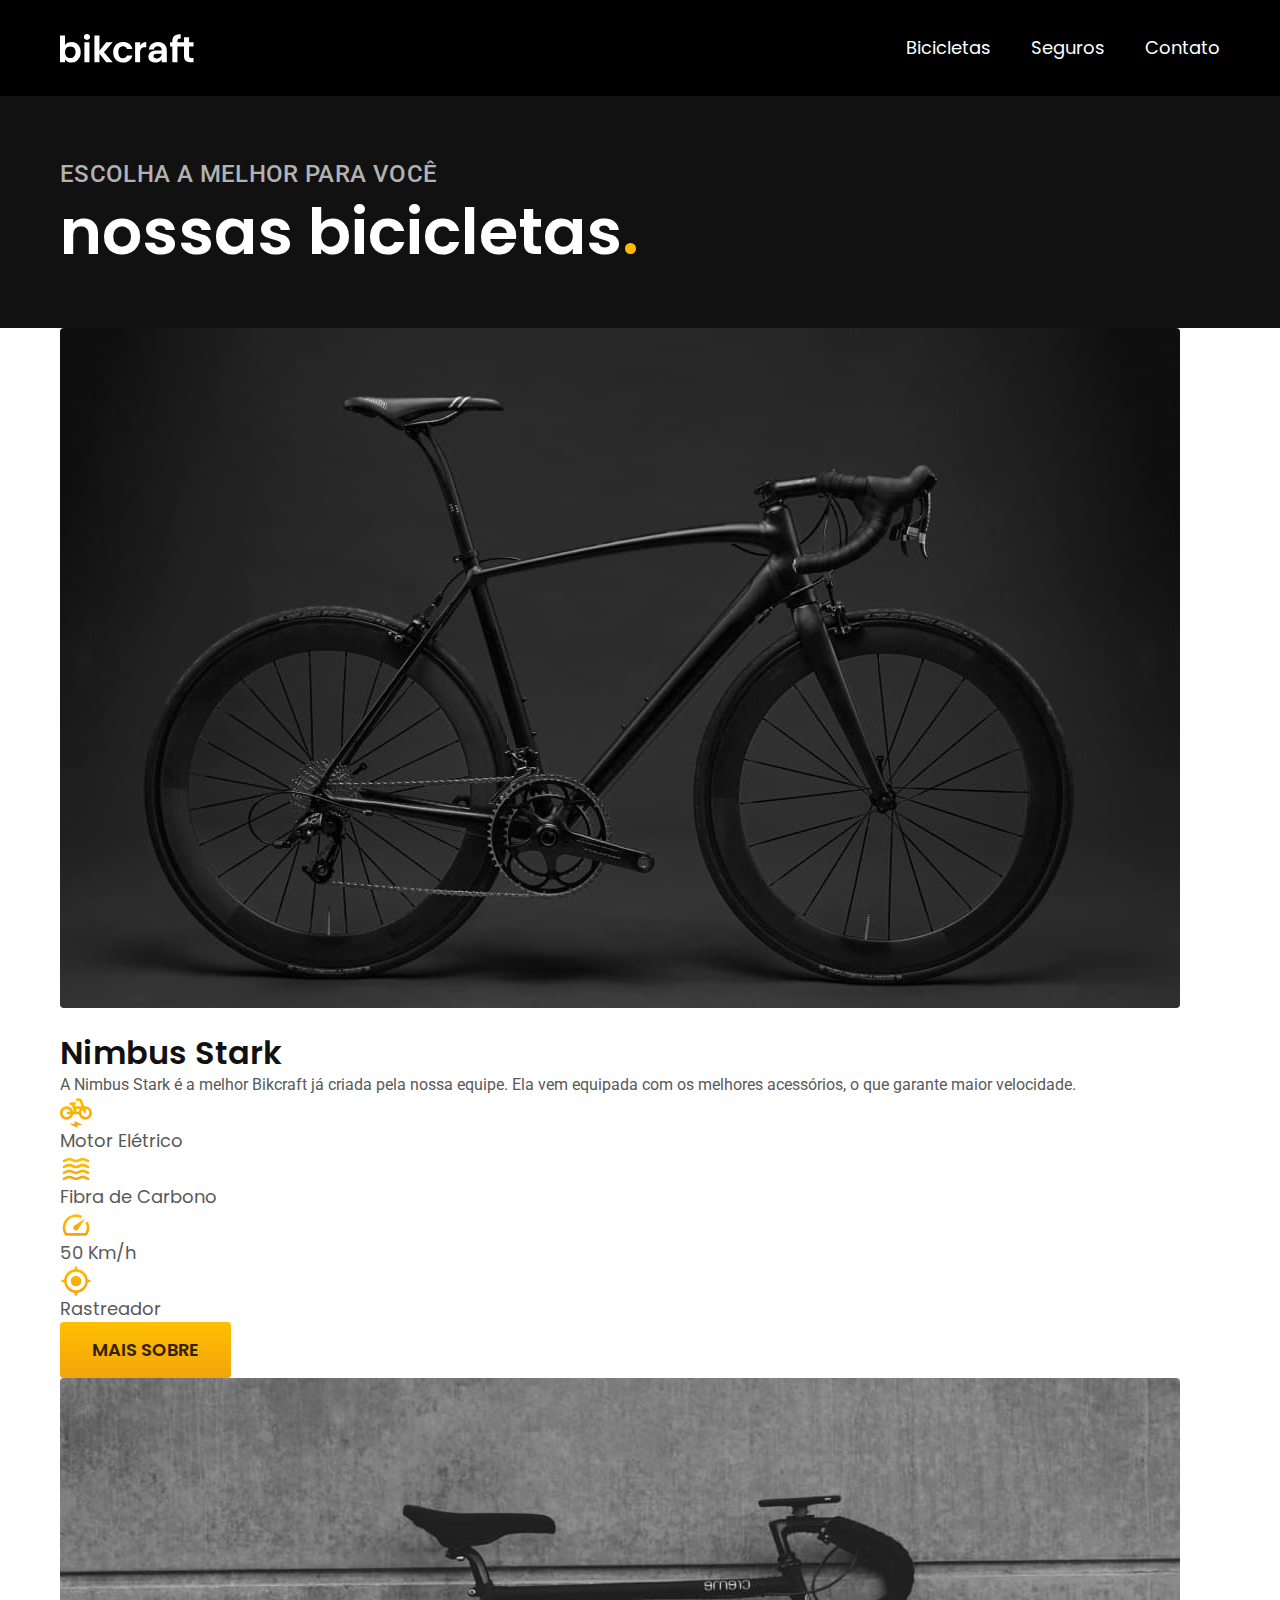
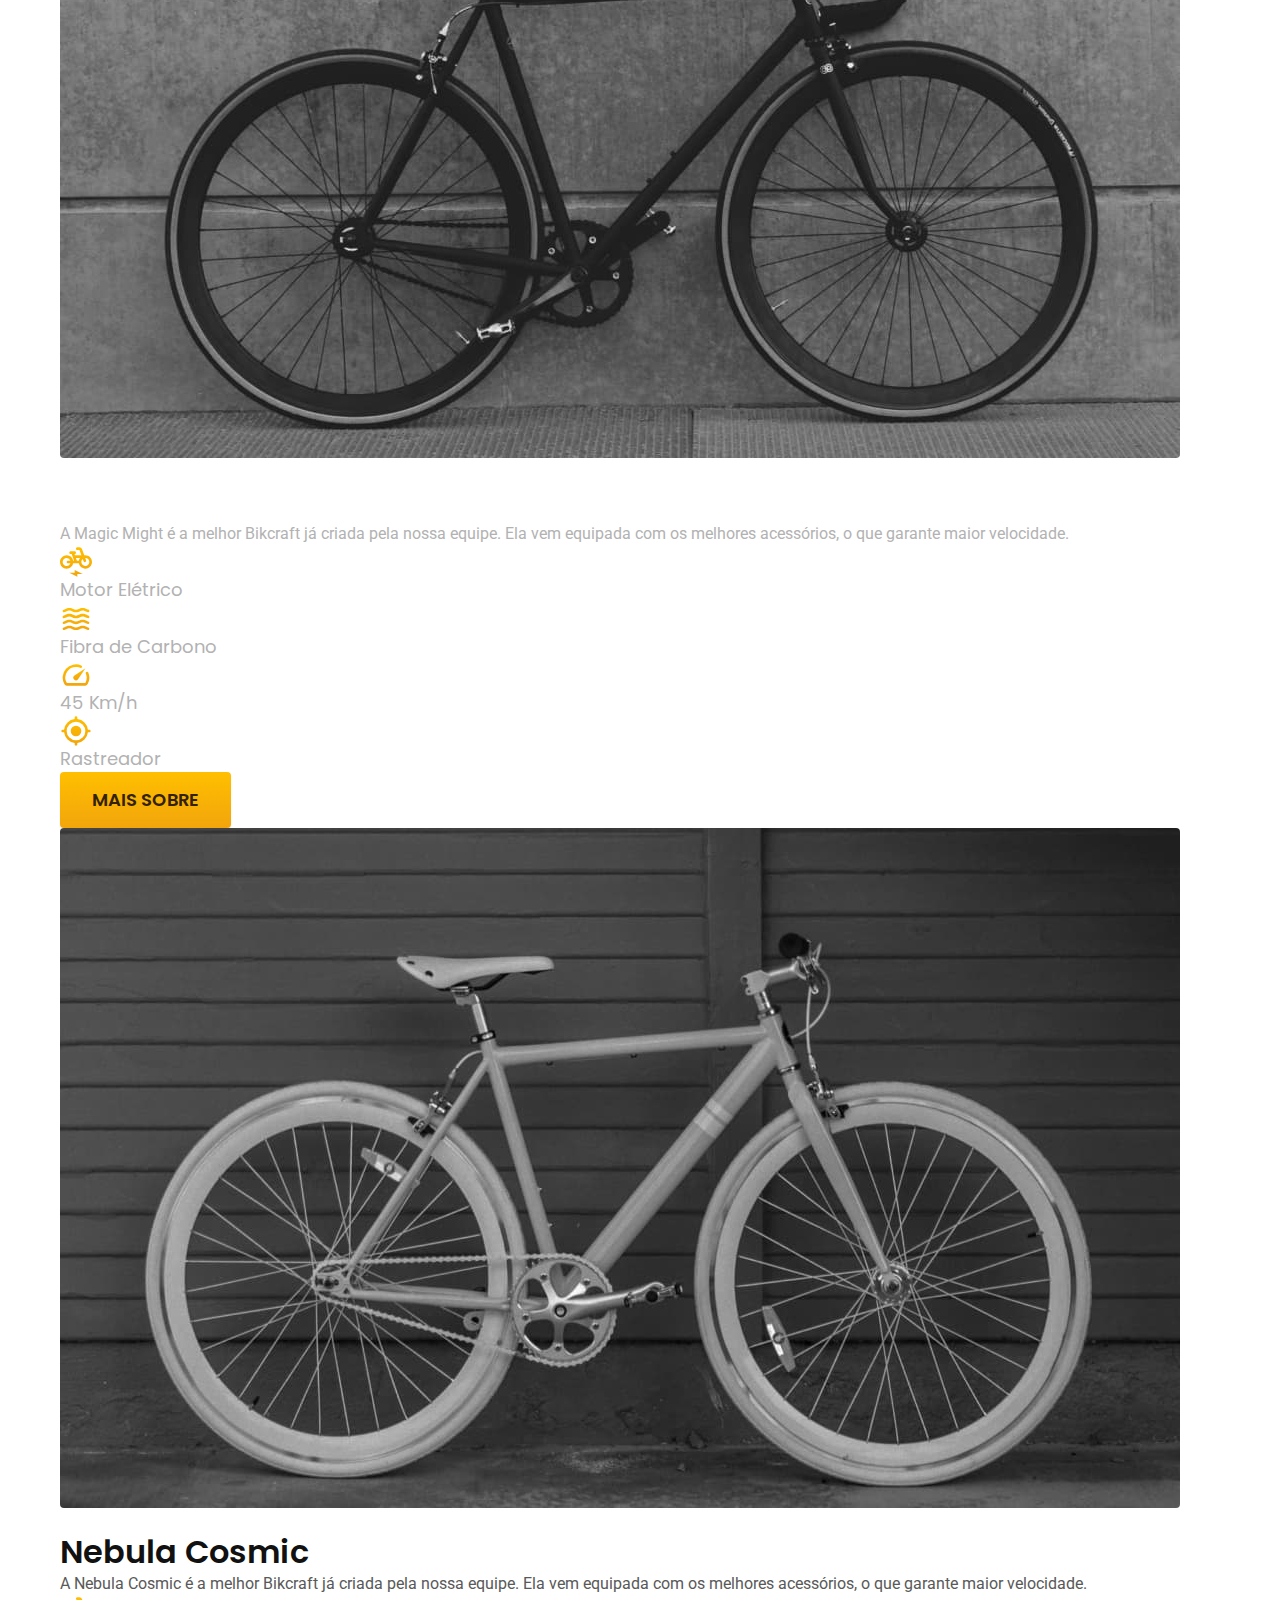
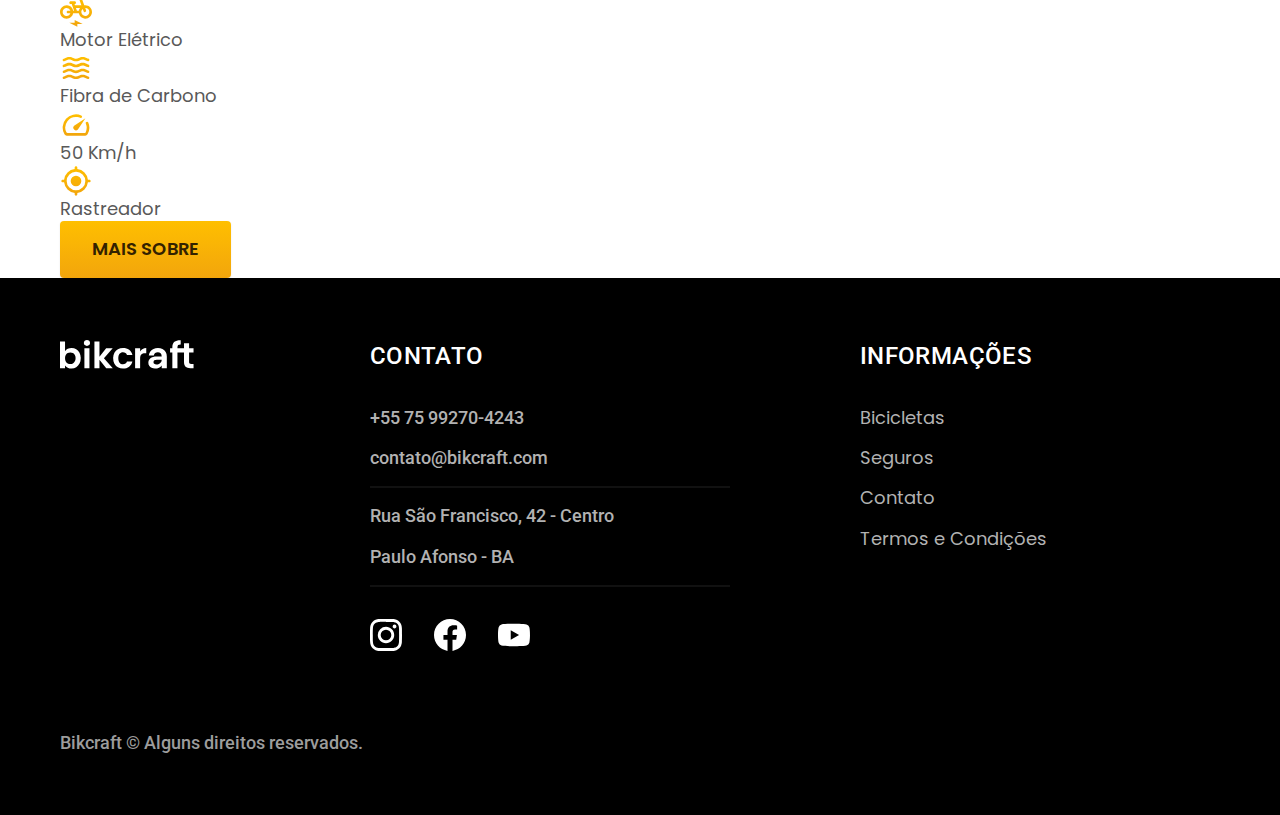
==== bicicletas.html @ a532682d "pagina de bicicletas" ====
<!DOCTYPE html>
<html lang="pt-br">

<head>
  <meta charset="UTF-8">
  <meta name="viewport" content="width=device-width, initial-scale=1.0">

  <title>Bicicletas | Bikcraft</title>
  <meta name="description" content="Bicicletas">

  <link rel="stylesheet" href="./css/style.css">
  <!-- FONTES - Tipografia -->
  <link rel="preconnect" href="https://fonts.googleapis.com">
  <link rel="preconnect" href="https://fonts.gstatic.com" crossorigin>
  <link href="https://fonts.googleapis.com/css2?family=Merriweather:ital,wght@1,900&family=Poppins:wght@400;600&family=Roboto:wght@400;500&display=swap" rel="stylesheet">
</head>

<body id="bicicletas">
  <header class="header-bg">
    <div class="header container">
      <a href="./">
        <img src="./img/bikcraft.svg" alt="Bikcraft">
      </a>

      <nav aria-label="primaria">
        <ul class="header-menu font-1-m cor-0">
          <li><a href="./bicicletas.html">Bicicletas</a></li>
          <li><a href="./seguros.html">Seguros</a></li>
          <li><a href="./contato.html">Contato</a></li>
        </ul>
      </nav>
    </div>
  </header>

  <main>
    <div class="titulo-bg">
      <div class="titulo container">
        <p class="font-2-l-b cor-5">Escolha a melhor para você</p>
        <h1 class="font-1-xxl cor-0">nossas bicicletas<span class="cor-p1">.</span></h1>
      </div>
    </div>


    <div class="bicicletas container">
      <div class="bicicletas-imagem">
        <img src="./img/bicicletas/nimbus.jpg" alt="Bicicleta preta">
        <span class="font-2-m cor-0">R$ 4999</span>
      </div>
      <div class="bicicletas-conteudo">
        <h2 class="font-1-xl">Nimbus Stark</h2>
        <p class="font-2-s cor-8">A Nimbus Stark é a melhor Bikcraft já criada pela nossa equipe. Ela vem equipada com os melhores acessórios, o que garante maior velocidade.</p>

        <ul class="font-1-m cor-8">
          <li>
            <img src="img/icones/eletrica.svg" alt="">
            Motor Elétrico
          </li>
          <li>
            <img src="img/icones/carbono.svg" alt="">
            Fibra de Carbono
          </li>
          <li>
            <img src="img/icones/velocidade.svg" alt="">
            50 Km/h
          </li>
          <li>
            <img src="img/icones/rastreador.svg" alt="">
            Rastreador
          </li>
        </ul>
        <a class="botao seta" href="./bicicletas/nimbus.html">Mais Sobre</a>
      </div>
    </div>

    <div class="bicicletas-bg">
      <div class="bicicletas container">
        <div class="bicicletas-imagem">
          <img src="./img/bicicletas/magic.jpg" alt="Bicicleta preta">
          <span class="font-2-m cor-0">R$ 2499</span>
        </div>
        <div class="bicicletas-conteudo">
          <h2 class="font-1-xl cor-0">Magic Might</h2>
          <p class="font-2-s cor-5">A Magic Might é a melhor Bikcraft já criada pela nossa equipe. Ela vem equipada com os melhores acessórios, o que garante maior velocidade.</p>

          <ul class="font-1-m cor-5">
            <li>
              <img src="img/icones/eletrica.svg" alt="">
              Motor Elétrico
            </li>
            <li>
              <img src="img/icones/carbono.svg" alt="">
              Fibra de Carbono
            </li>
            <li>
              <img src="img/icones/velocidade.svg" alt="">
              45 Km/h
            </li>
            <li>
              <img src="img/icones/rastreador.svg" alt="">
              Rastreador
            </li>
          </ul>
          <a class="botao seta" href="./bicicletas/magic.html">Mais Sobre</a>
        </div>
      </div>
    </div>

    <div class="bicicletas container">
      <div class="bicicletas-imagem">
        <img src="./img/bicicletas/nebula.jpg" alt="Bicicleta preta">
        <span class="font-2-m cor-0">R$ 3999</span>
      </div>
      <div class="bicicletas-conteudo">
        <h2 class="font-1-xl">Nebula Cosmic</h2>
        <p class="font-2-s cor-8">A Nebula Cosmic é a melhor Bikcraft já criada pela nossa equipe. Ela vem equipada com os melhores acessórios, o que garante maior velocidade.</p>

        <ul class="font-1-m cor-8">
          <li>
            <img src="img/icones/eletrica.svg" alt="">
            Motor Elétrico
          </li>
          <li>
            <img src="img/icones/carbono.svg" alt="">
            Fibra de Carbono
          </li>
          <li>
            <img src="img/icones/velocidade.svg" alt="">
            50 Km/h
          </li>
          <li>
            <img src="img/icones/rastreador.svg" alt="">
            Rastreador
          </li>
        </ul>
        <a class="botao seta" href="./bicicletas/nebula.html">Mais Sobre</a>
      </div>
    </div>

  </main>

  <footer class="footer-bg">
    <div class="footer container">
      <img src="img/bikcraft.svg" alt="Bikcraft">
      <div class="footer-contato">
        <h3 class="font-2-l-b cor-0">Contato</h3>
        <ul class="font-2-m cor-5">
          <li><a href="tel:+5575992704243">+55 75 99270-4243</a></li>
          <li><a href="mailto:contato@bikcraft.com">contato@bikcraft.com</a></li>
          <li>Rua São Francisco, 42 - Centro</li>
          <li>Paulo Afonso - BA</li>
        </ul>

        <div class="footer-redes">
          <a href="./">
            <img src="./img/redes/instagram.svg" alt="Instagram">
          </a>
          <a href="./">
            <img src="./img/redes/facebook.svg" alt="Facebook">
          </a>
          <a href="./">
            <img src="./img/redes/youtube.svg" alt="YouTube">
          </a>
        </div>
      </div>
      <div class="footer-informacoes">
        <h3 class="font-2-l-b cor-0">Informações</h3>
        <nav>
          <ul class="font-1-m cor-5">
            <li><a href="./bicicletas.html">Bicicletas</a></li>
            <li><a href="./seguros.html">Seguros</a></li>
            <li><a href="./contato.html">Contato</a></li>
            <li><a href="./termos.html">Termos e Condições</a></li>
          </ul>
        </nav>
      </div>
      <p class="footer-copy font-2-m cor-6">Bikcraft © Alguns direitos reservados.</p>
    </div>

  </footer>

</body>

</html>
---- css/style.css ----
@import "./global/global.css";
@import "./utilidades/tipografia.css";
@import "./utilidades/cores.css";

@import "./global/header.css";
@import "./global/footer.css";

/* Utilidades */
@import "./utilidades/componentes.css";

/* Home */
@import "./home/introducao.css";
@import "./home/tecnologia.css";
@import "./home/parceiros.css";
@import "./home/depoimento.css";

/* Bicicletas */
@import "./bicicletas/bicicletas-lista.css";

/* Seguros */
@import "./seguros/seguros.css";

/* Termos */
@import "./termos/termos.css";
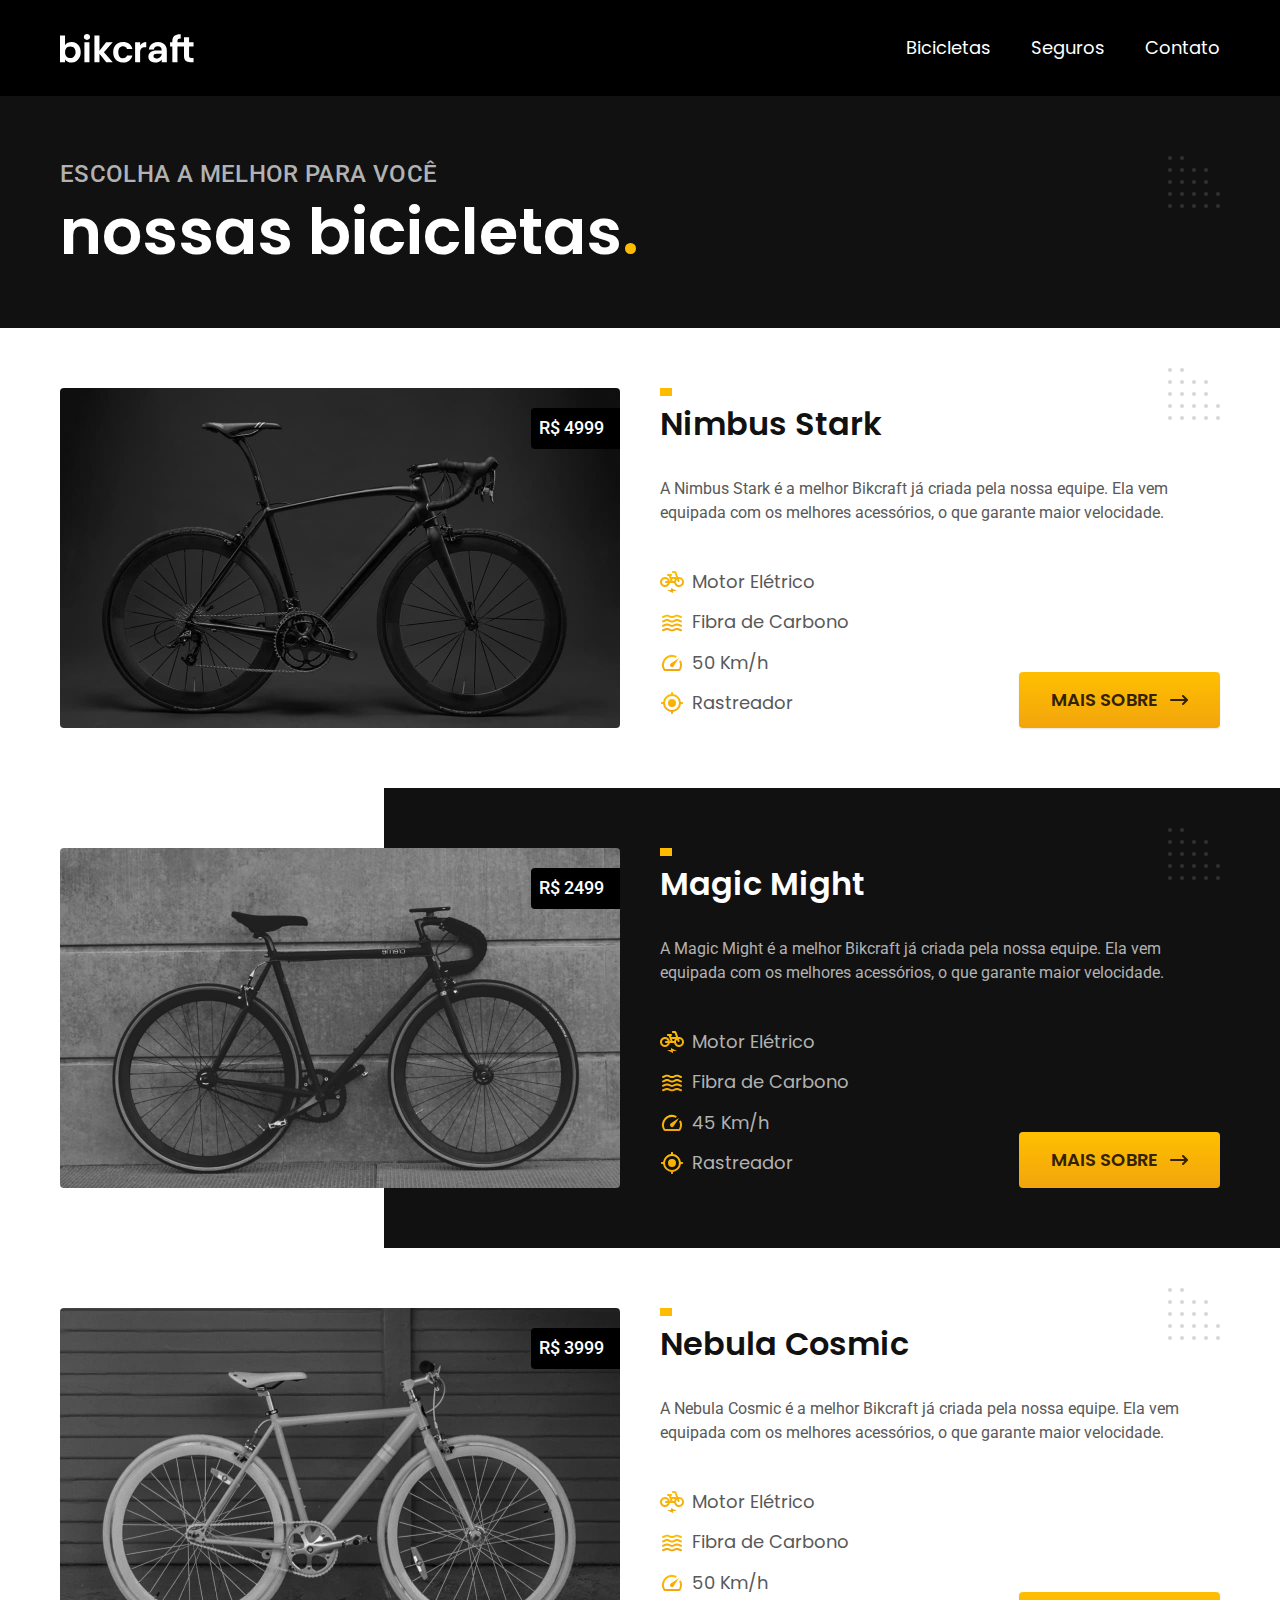
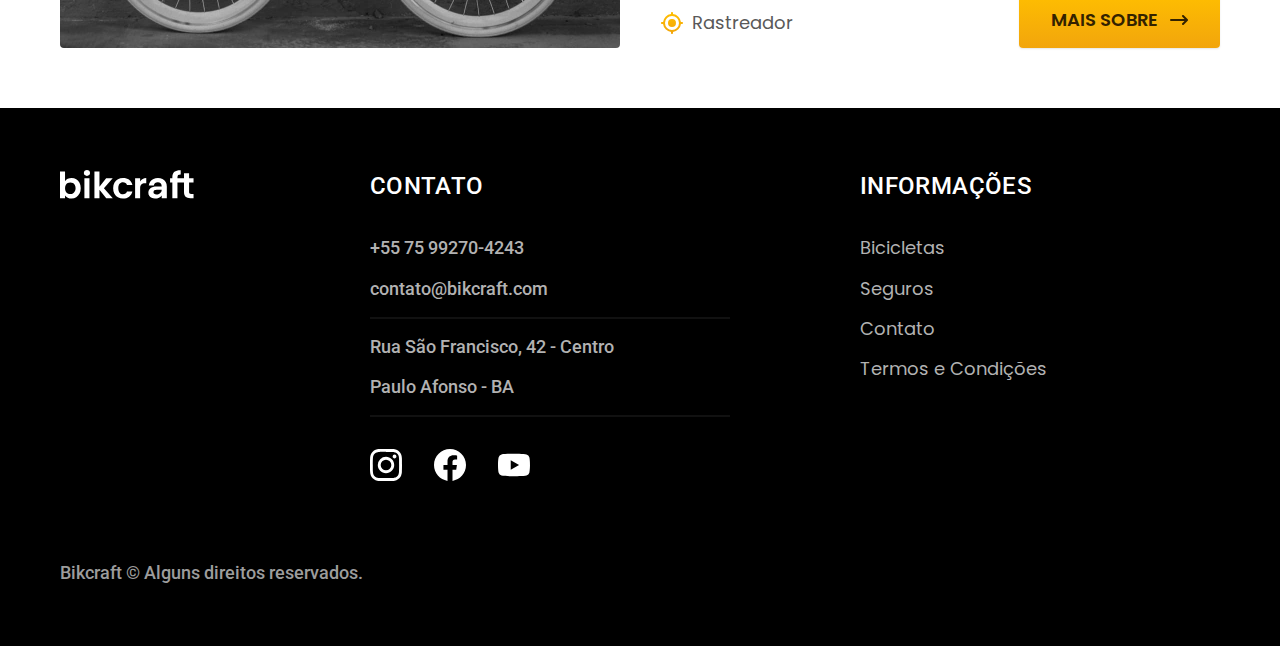
==== commit 815e21ef: "otimizações" ====
--- a/bicicletas.html
+++ b/bicicletas.html
@@ -8,6 +8,7 @@
   <title>Bicicletas | Bikcraft</title>
   <meta name="description" content="Bicicletas">
 
+  <link rel="preload" href="./css/style.css" as="style">
   <link rel="stylesheet" href="./css/style.css">
   <!-- FONTES - Tipografia -->
   <link rel="preconnect" href="https://fonts.googleapis.com">
--- a/css/style.css
+++ b/css/style.css
@@ -7,6 +7,7 @@
 
 /* Utilidades */
 @import "./utilidades/componentes.css";
+@import "./utilidades/formulario.css";
 
 /* Home */
 @import "./home/introducao.css";
@@ -16,9 +17,23 @@
 
 /* Bicicletas */
 @import "./bicicletas/bicicletas-lista.css";
+@import "./bicicletas/bicicletas.css";
+
+/* Bicicleta */
+@import "./bicicleta/bicicleta.css";
+@import "./bicicleta/seguro.css";
 
 /* Seguros */
 @import "./seguros/seguros.css";
+@import "./seguros/vantagens.css";
+@import "./seguros/perguntas.css";
+
+/* Contato */
+@import "./contato/contato.css";
+@import "./contato/lojas.css";
+
+/* Orcamento */
+@import "./orcamento/orcamento.css";
 
 /* Termos */
 @import "./termos/termos.css";
--- a/css/style.css
+++ b/css/style.css
@@ -7,6 +7,7 @@
 
 /* Utilidades */
 @import "./utilidades/componentes.css";
+@import "./utilidades/formulario.css";
 
 /* Home */
 @import "./home/introducao.css";
@@ -16,9 +17,23 @@
 
 /* Bicicletas */
 @import "./bicicletas/bicicletas-lista.css";
+@import "./bicicletas/bicicletas.css";
+
+/* Bicicleta */
+@import "./bicicleta/bicicleta.css";
+@import "./bicicleta/seguro.css";
 
 /* Seguros */
 @import "./seguros/seguros.css";
+@import "./seguros/vantagens.css";
+@import "./seguros/perguntas.css";
+
+/* Contato */
+@import "./contato/contato.css";
+@import "./contato/lojas.css";
+
+/* Orcamento */
+@import "./orcamento/orcamento.css";
 
 /* Termos */
 @import "./termos/termos.css";
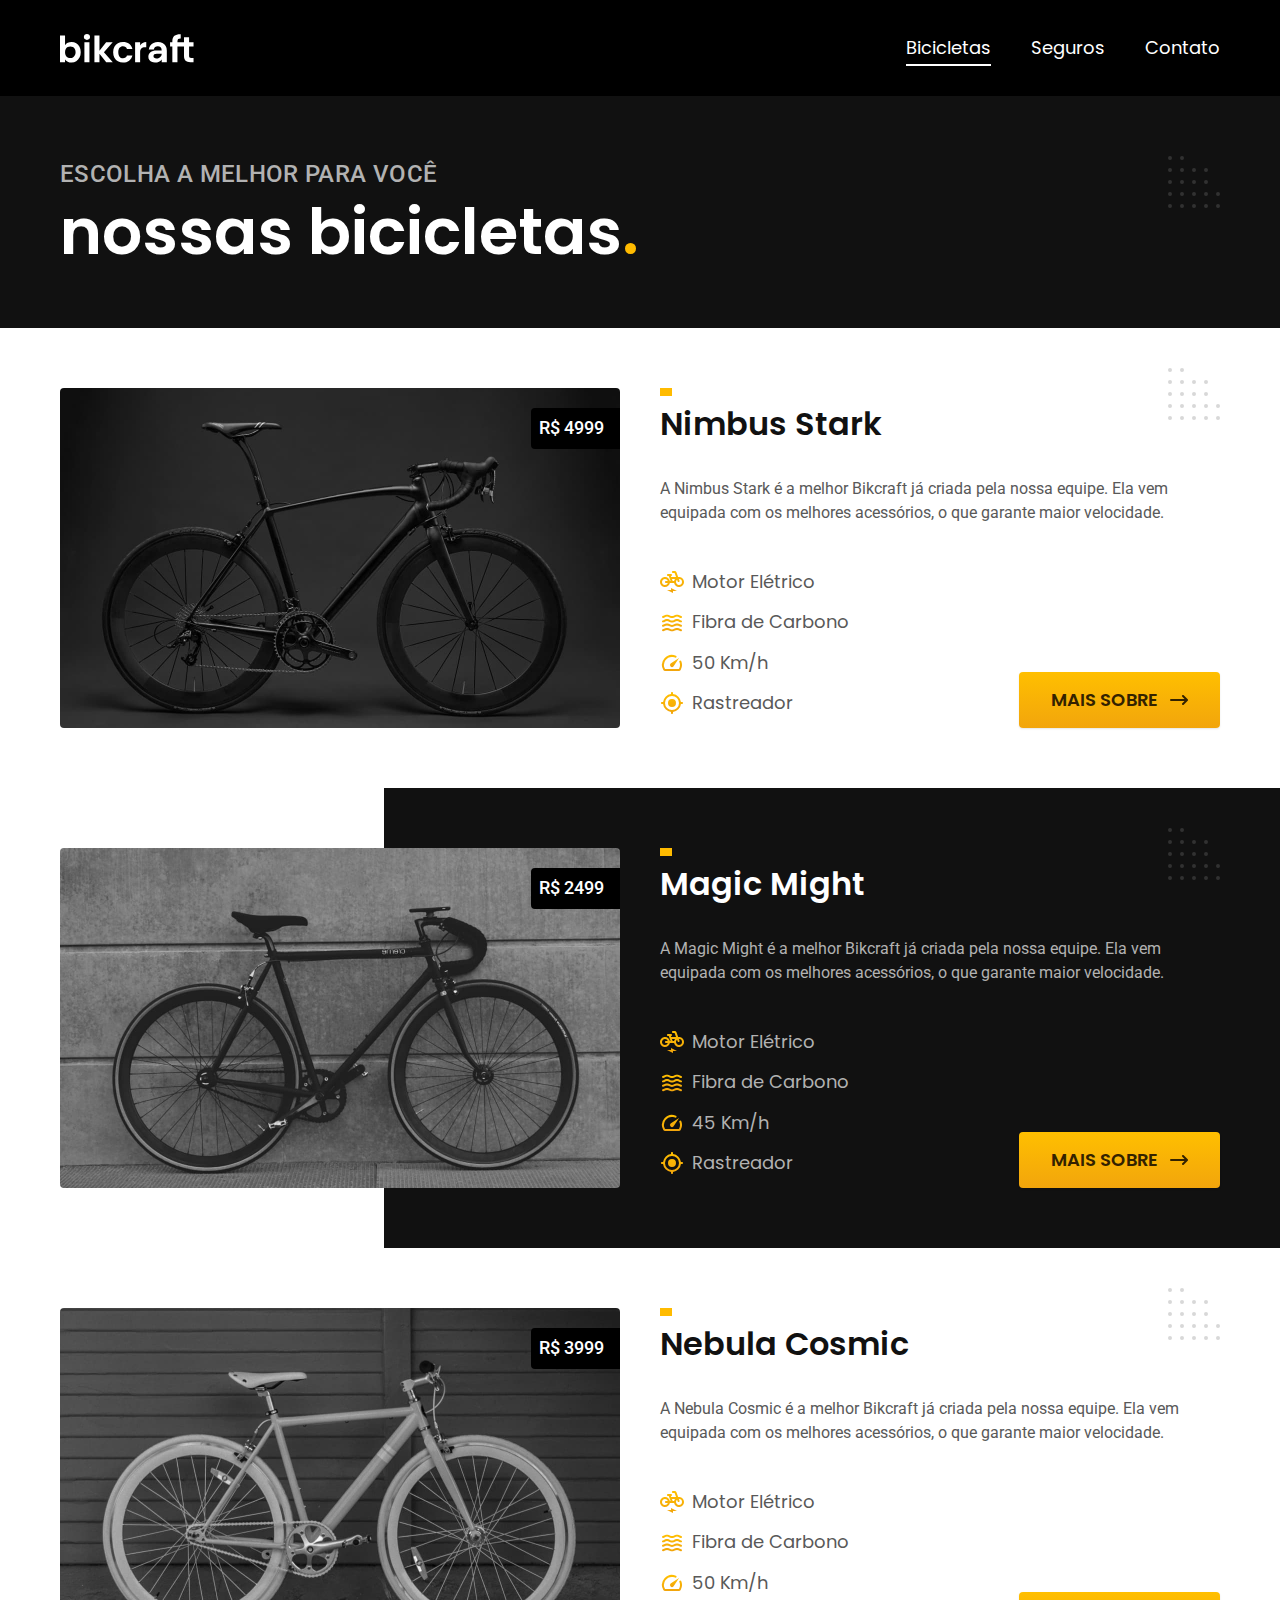
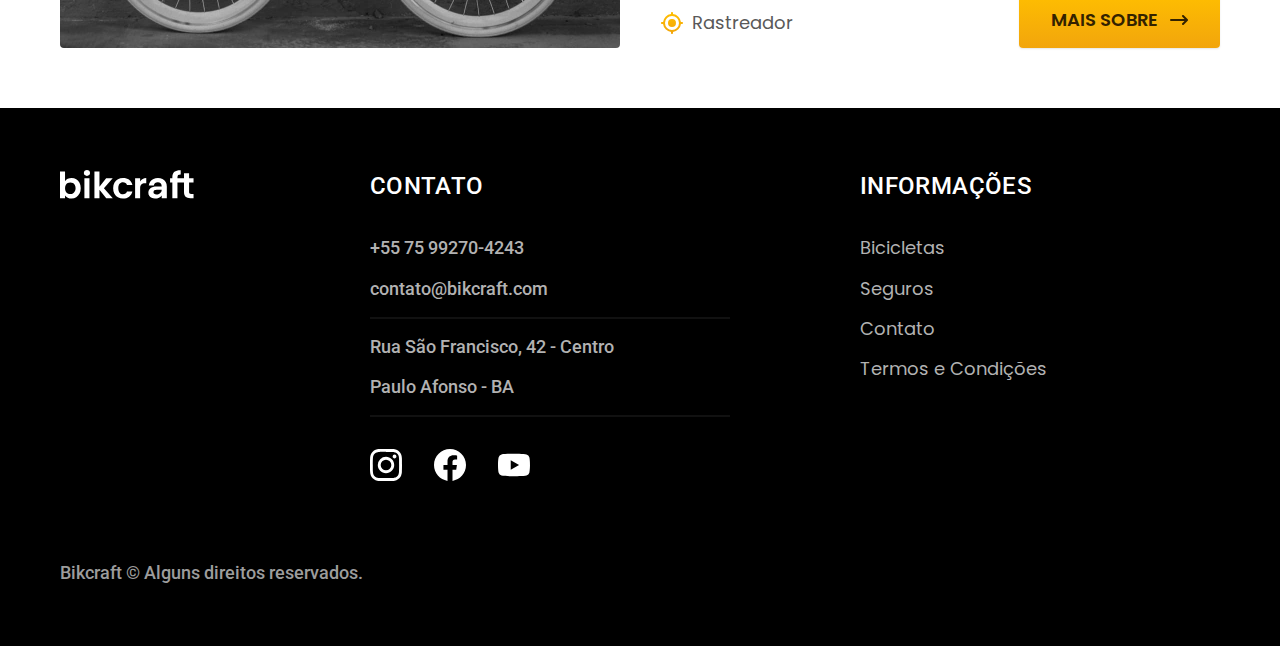
==== commit eeaa81dd: "Adicionando a classe .js para os elementos JavaScript para evitar problemas caso o JavaScript não ca" ====
--- a/bicicletas.html
+++ b/bicicletas.html
@@ -14,6 +14,8 @@
   <link rel="preconnect" href="https://fonts.googleapis.com">
   <link rel="preconnect" href="https://fonts.gstatic.com" crossorigin>
   <link href="https://fonts.googleapis.com/css2?family=Merriweather:ital,wght@1,900&family=Poppins:wght@400;600&family=Roboto:wght@400;500&display=swap" rel="stylesheet">
+
+  <script>document.documentElement.classList.add('js');</script>
 </head>
 
 <body id="bicicletas">
@@ -179,6 +181,7 @@
 
   </footer>
 
+  <script src="./js/script.js"></script>
 </body>
 
 </html>